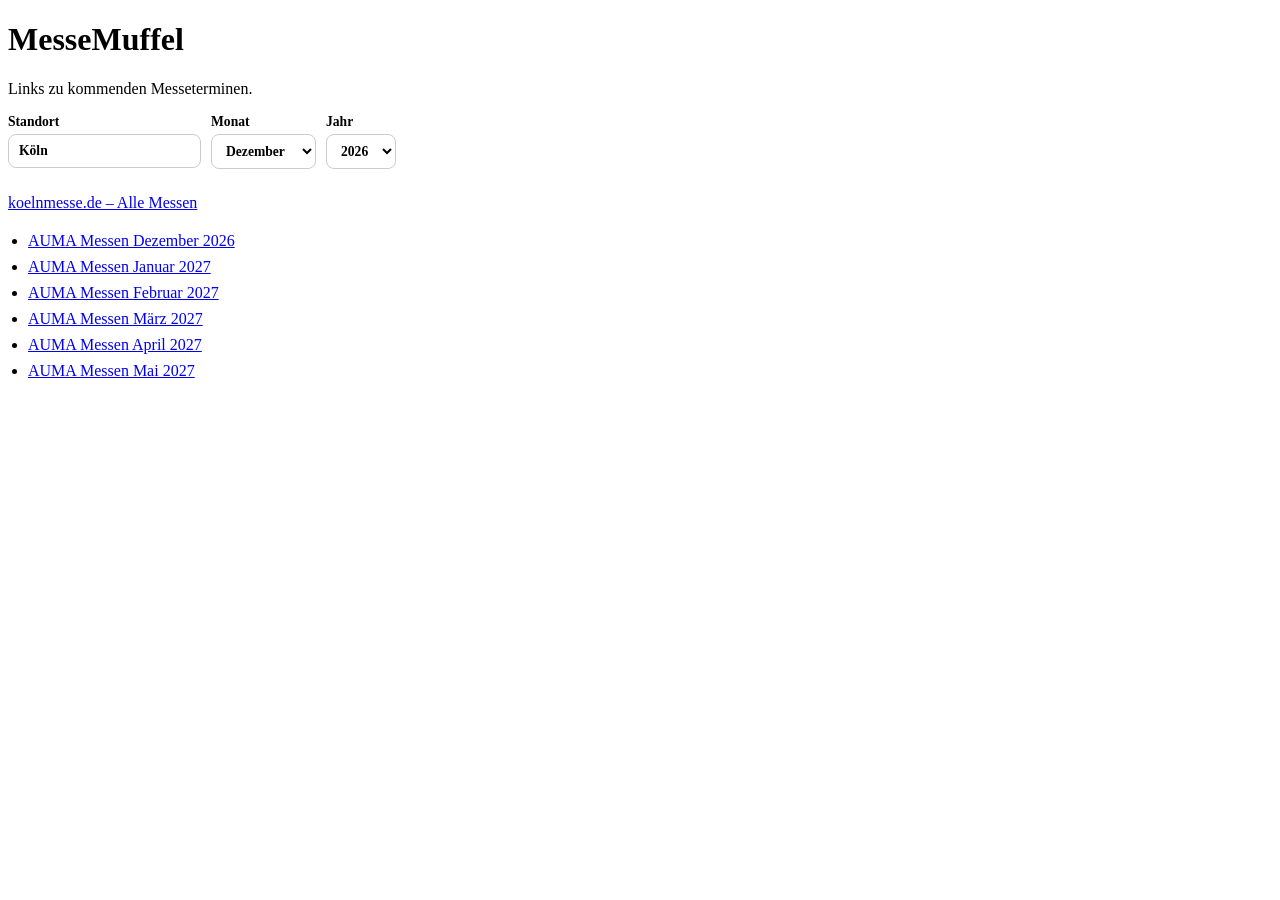
==== MesseMuffel/index.htm @ b54407c8 "Add MesseMuffel" ====
<!DOCTYPE html>
<html lang="de">

<head>
  <meta charset="UTF-8">
  <title>MesseMuffel</title>
  <link
    href="https://fonts.googleapis.com/css2?family=Roboto:wght@400;700&family=Roboto+Condensed:wght@400;700&family=Roboto+Mono:wght@400;700&display=swap"
    rel="stylesheet">
  <link rel="stylesheet" href="../css/style.css">
  <style>
    .controls {
      display: flex;
      flex-wrap: wrap;
      gap: 10px;
      margin: 15px 0 25px;
    }

    .controls label {
      display: flex;
      flex-direction: column;
      font-size: 0.85rem;
      font-weight: bold;
      gap: 4px;
    }

    .controls input,
    .controls select {
      font: inherit;
      padding: 8px 10px;
      border: 1px solid #ccc;
      border-radius: 8px;
      background: #fff;
    }

    ul#months {
      padding-left: 20px;
      margin: 0;
    }

    ul#months li {
      padding: 4px 0;
    }
  </style>
</head>

<body>

  <main>
    <h1>MesseMuffel</h1>

    <p>Links zu kommenden Messeterminen.</p>

    <div class="controls">
      <label>Standort
        <input type="text" id="city" value="Köln">
      </label>
      <label>Monat
        <select id="month"></select>
      </label>
      <label>Jahr
        <select id="year"></select>
      </label>
    </div>

    <p><a href="https://www.koelnmesse.de/aktuelle-termine/alle-messen/" target="_blank"
        rel="noopener">koelnmesse.de – Alle Messen</a></p>

    <ul id="months"></ul>
  </main>

  <script>
    const MONTH_NAMES = ['Januar', 'Februar', 'März', 'April', 'Mai', 'Juni',
      'Juli', 'August', 'September', 'Oktober', 'November', 'Dezember'];
    const DEFAULT_CITY = 'Köln';

    const cityInput = document.getElementById('city');
    const monthSelect = document.getElementById('month');
    const yearSelect = document.getElementById('year');
    const list = document.getElementById('months');

    function aumaUrl(year, month, city) {
      const params = new URLSearchParams({
        intFilterYearFrom: year,
        intFilterYearTo: year,
        intFilterMonthFrom: month,
        intFilterMonthTo: month,
        strLanguage: 'de',
        intSort: '1',
        intSeitenZahl: '1',
        strFilterCity: city
      });
      return 'https://www.auma.de/messen-finden/?' + params.toString();
    }

    function render() {
      const city = cityInput.value.trim() || DEFAULT_CITY;
      const startMonth = parseInt(monthSelect.value, 10);
      const startYear = parseInt(yearSelect.value, 10);

      list.innerHTML = '';
      for (let i = 0; i < 6; i++) {
        const date = new Date(startYear, startMonth - 1 + i, 1);
        const year = date.getFullYear();
        const month = date.getMonth() + 1;

        const a = document.createElement('a');
        a.href = aumaUrl(year, month, city);
        a.target = '_blank';
        a.rel = 'noopener';
        a.textContent = 'AUMA Messen ' + MONTH_NAMES[month - 1] + ' ' + year;

        const li = document.createElement('li');
        li.appendChild(a);
        list.appendChild(li);
      }
    }

    // Selects befüllen; aktueller Monat im aktuellen Jahr ist vorselektiert.
    const now = new Date();
    MONTH_NAMES.forEach((name, index) => {
      const option = document.createElement('option');
      option.value = index + 1;
      option.textContent = name;
      monthSelect.appendChild(option);
    });
    monthSelect.value = now.getMonth() + 1;

    for (let year = now.getFullYear(); year <= now.getFullYear() + 3; year++) {
      const option = document.createElement('option');
      option.value = year;
      option.textContent = year;
      yearSelect.appendChild(option);
    }
    yearSelect.value = now.getFullYear();

    cityInput.addEventListener('input', render);
    monthSelect.addEventListener('change', render);
    yearSelect.addEventListener('change', render);
    render();
  </script>

</body>

</html>
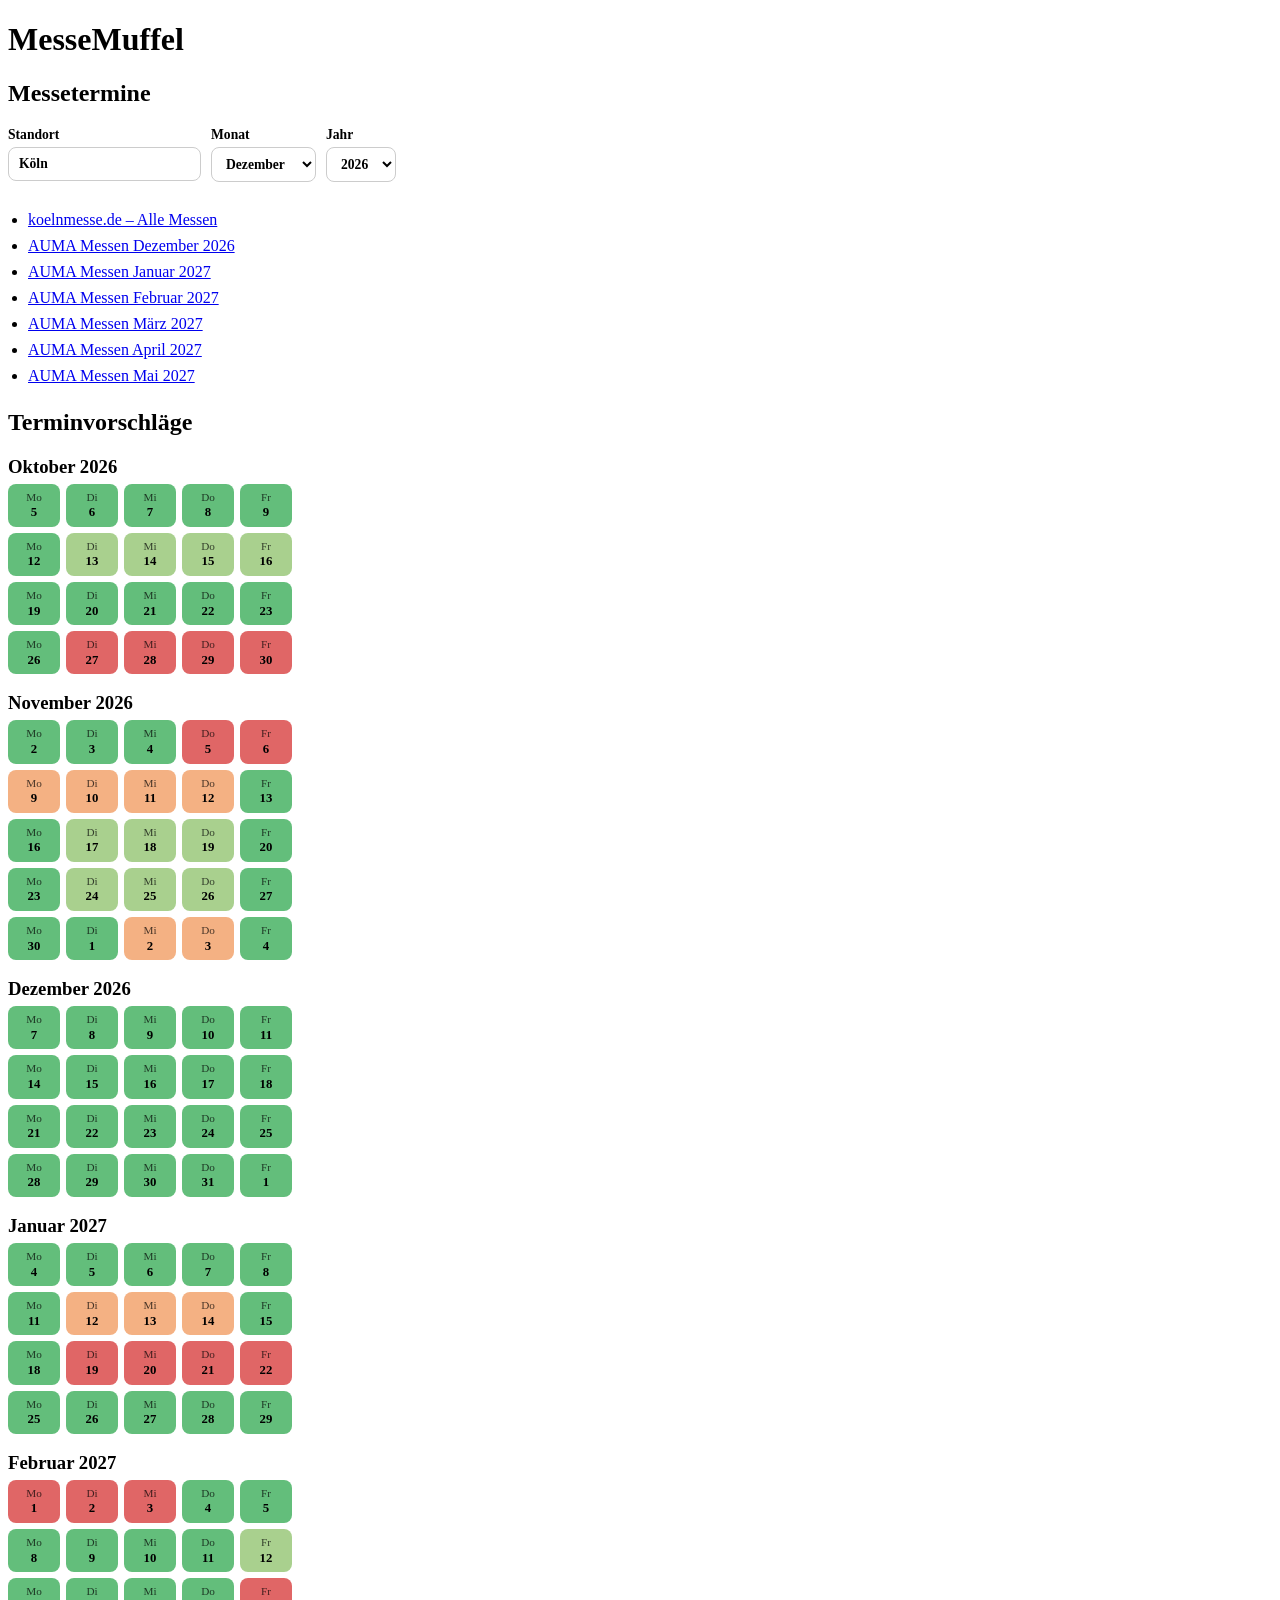
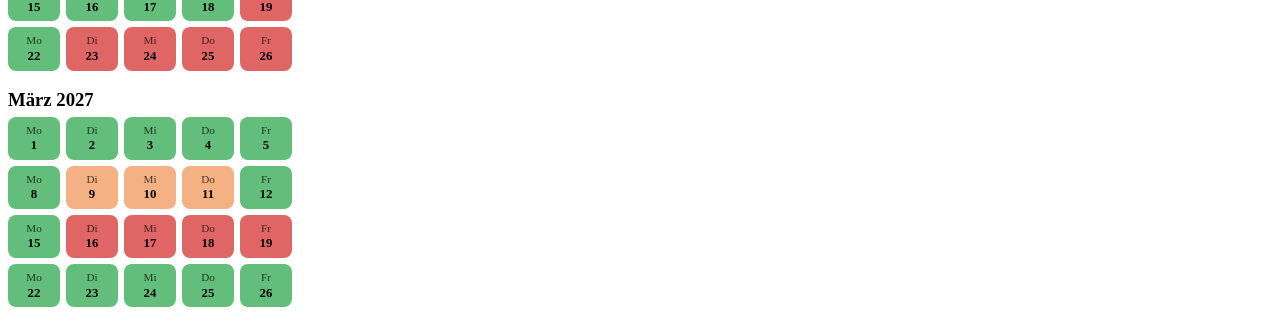
==== commit 34d3d17e: "MesseMuffel update" ====
--- a/MesseMuffel/index.htm
+++ b/MesseMuffel/index.htm
@@ -41,6 +41,37 @@
     ul#months li {
       padding: 4px 0;
     }
+
+    #suggestions h3 {
+      margin: 18px 0 6px;
+    }
+
+    .week {
+      display: flex;
+      gap: 6px;
+      margin-bottom: 6px;
+    }
+
+    .day {
+      width: 52px;
+      padding: 6px 0;
+      border-radius: 8px;
+      text-align: center;
+      font-size: 0.8rem;
+      line-height: 1.3;
+      color: inherit;
+      text-decoration: none;
+    }
+
+    .day .weekday {
+      display: block;
+      font-size: 0.7rem;
+      opacity: 0.7;
+    }
+
+    .day .date {
+      font-weight: bold;
+    }
   </style>
 </head>
 
@@ -49,7 +80,7 @@
   <main>
     <h1>MesseMuffel</h1>
 
-    <p>Links zu kommenden Messeterminen.</p>
+    <h2>Messetermine</h2>
 
     <div class="controls">
       <label>Standort
@@ -63,10 +94,13 @@
       </label>
     </div>
 
-    <p><a href="https://www.koelnmesse.de/aktuelle-termine/alle-messen/" target="_blank"
-        rel="noopener">koelnmesse.de – Alle Messen</a></p>
-
-    <ul id="months"></ul>
+    <ul id="months">
+      <li><a href="https://www.koelnmesse.de/aktuelle-termine/alle-messen/" target="_blank"
+          rel="noopener">koelnmesse.de – Alle Messen</a></li>
+    </ul>
+
+    <h2>Terminvorschläge</h2>
+    <div id="suggestions"></div>
   </main>
 
   <script>
@@ -98,7 +132,7 @@
       const startMonth = parseInt(monthSelect.value, 10);
       const startYear = parseInt(yearSelect.value, 10);
 
-      list.innerHTML = '';
+      list.querySelectorAll('li[data-month]').forEach(li => li.remove());
       for (let i = 0; i < 6; i++) {
         const date = new Date(startYear, startMonth - 1 + i, 1);
         const year = date.getFullYear();
@@ -111,6 +145,7 @@
         a.textContent = 'AUMA Messen ' + MONTH_NAMES[month - 1] + ' ' + year;
 
         const li = document.createElement('li');
+        li.dataset.month = month;
         li.appendChild(a);
         list.appendChild(li);
       }
@@ -138,6 +173,99 @@
     monthSelect.addEventListener('change', render);
     yearSelect.addEventListener('change', render);
     render();
+
+    // Terminvorschläge: Belegungskarte aus data-processed.json
+    const suggestions = document.getElementById('suggestions');
+    const WEEKDAY_NAMES = ['Mo', 'Di', 'Mi', 'Do', 'Fr'];
+    const LEVEL_COLORS = ['#63be7b', '#a9d08e', '#ffd966', '#f4b183', '#e06666'];
+
+    function toIso(date) {
+      const year = date.getFullYear();
+      const month = String(date.getMonth() + 1).padStart(2, '0');
+      const day = String(date.getDate()).padStart(2, '0');
+      return year + '-' + month + '-' + day;
+    }
+
+    function bookingUrl(day) {
+      const checkin = new Date(day);
+      checkin.setDate(checkin.getDate() - 1);
+      const params = new URLSearchParams({
+        ss: 'Im Mediapark 5',
+        latitude: '50.9487485',
+        longitude: '6.943942',
+        checkin: toIso(checkin),
+        checkout: toIso(day),
+        group_adults: '1'
+      });
+      return 'https://www.booking.com/searchresults.de.html?' + params.toString();
+    }
+
+    function renderSuggestions(data) {
+      const keys = Object.keys(data).sort();
+      const present = new Set(keys);
+      const first = new Date(keys[0] + 'T00:00:00');
+      const last = new Date(keys[keys.length - 1] + 'T00:00:00');
+
+      // Deutsche Kalenderwoche beginnt am Montag.
+      const monday = new Date(first);
+      monday.setDate(monday.getDate() - ((monday.getDay() + 6) % 7));
+
+      let currentMonth = null;
+      while (monday <= last) {
+        const weekDays = [];
+        for (let i = 0; i < 7; i++) {
+          const day = new Date(monday);
+          day.setDate(day.getDate() + i);
+          weekDays.push(day);
+        }
+        // Nur vollständig in den Daten abgebildete Wochen verarbeiten.
+        if (weekDays.every(day => present.has(toIso(day)))) {
+          const monthKey = monday.getFullYear() * 12 + monday.getMonth();
+          if (monthKey !== currentMonth) {
+            currentMonth = monthKey;
+            const heading = document.createElement('h3');
+            heading.textContent = MONTH_NAMES[monday.getMonth()] + ' ' +
+              monday.getFullYear();
+            suggestions.appendChild(heading);
+          }
+          const week = document.createElement('div');
+          week.className = 'week';
+          for (let i = 0; i < 5; i++) { // Montag bis Freitag
+            const iso = toIso(weekDays[i]);
+            const box = document.createElement('a');
+            box.className = 'day';
+            box.href = bookingUrl(weekDays[i]);
+            box.target = '_blank';
+            box.rel = 'noopener';
+            box.style.background = LEVEL_COLORS[data[iso]];
+            box.title = iso;
+
+            const weekday = document.createElement('span');
+            weekday.className = 'weekday';
+            weekday.textContent = WEEKDAY_NAMES[i];
+            const date = document.createElement('span');
+            date.className = 'date';
+            date.textContent = weekDays[i].getDate();
+
+            box.appendChild(weekday);
+            box.appendChild(date);
+            week.appendChild(box);
+          }
+          suggestions.appendChild(week);
+        }
+        monday.setDate(monday.getDate() + 7);
+      }
+    }
+
+    fetch('data-processed.json')
+      .then(response => {
+        if (!response.ok) throw new Error('HTTP ' + response.status);
+        return response.json();
+      })
+      .then(renderSuggestions)
+      .catch(() => {
+        suggestions.textContent = 'Keine Daten verfügbar.';
+      });
   </script>
 
 </body>
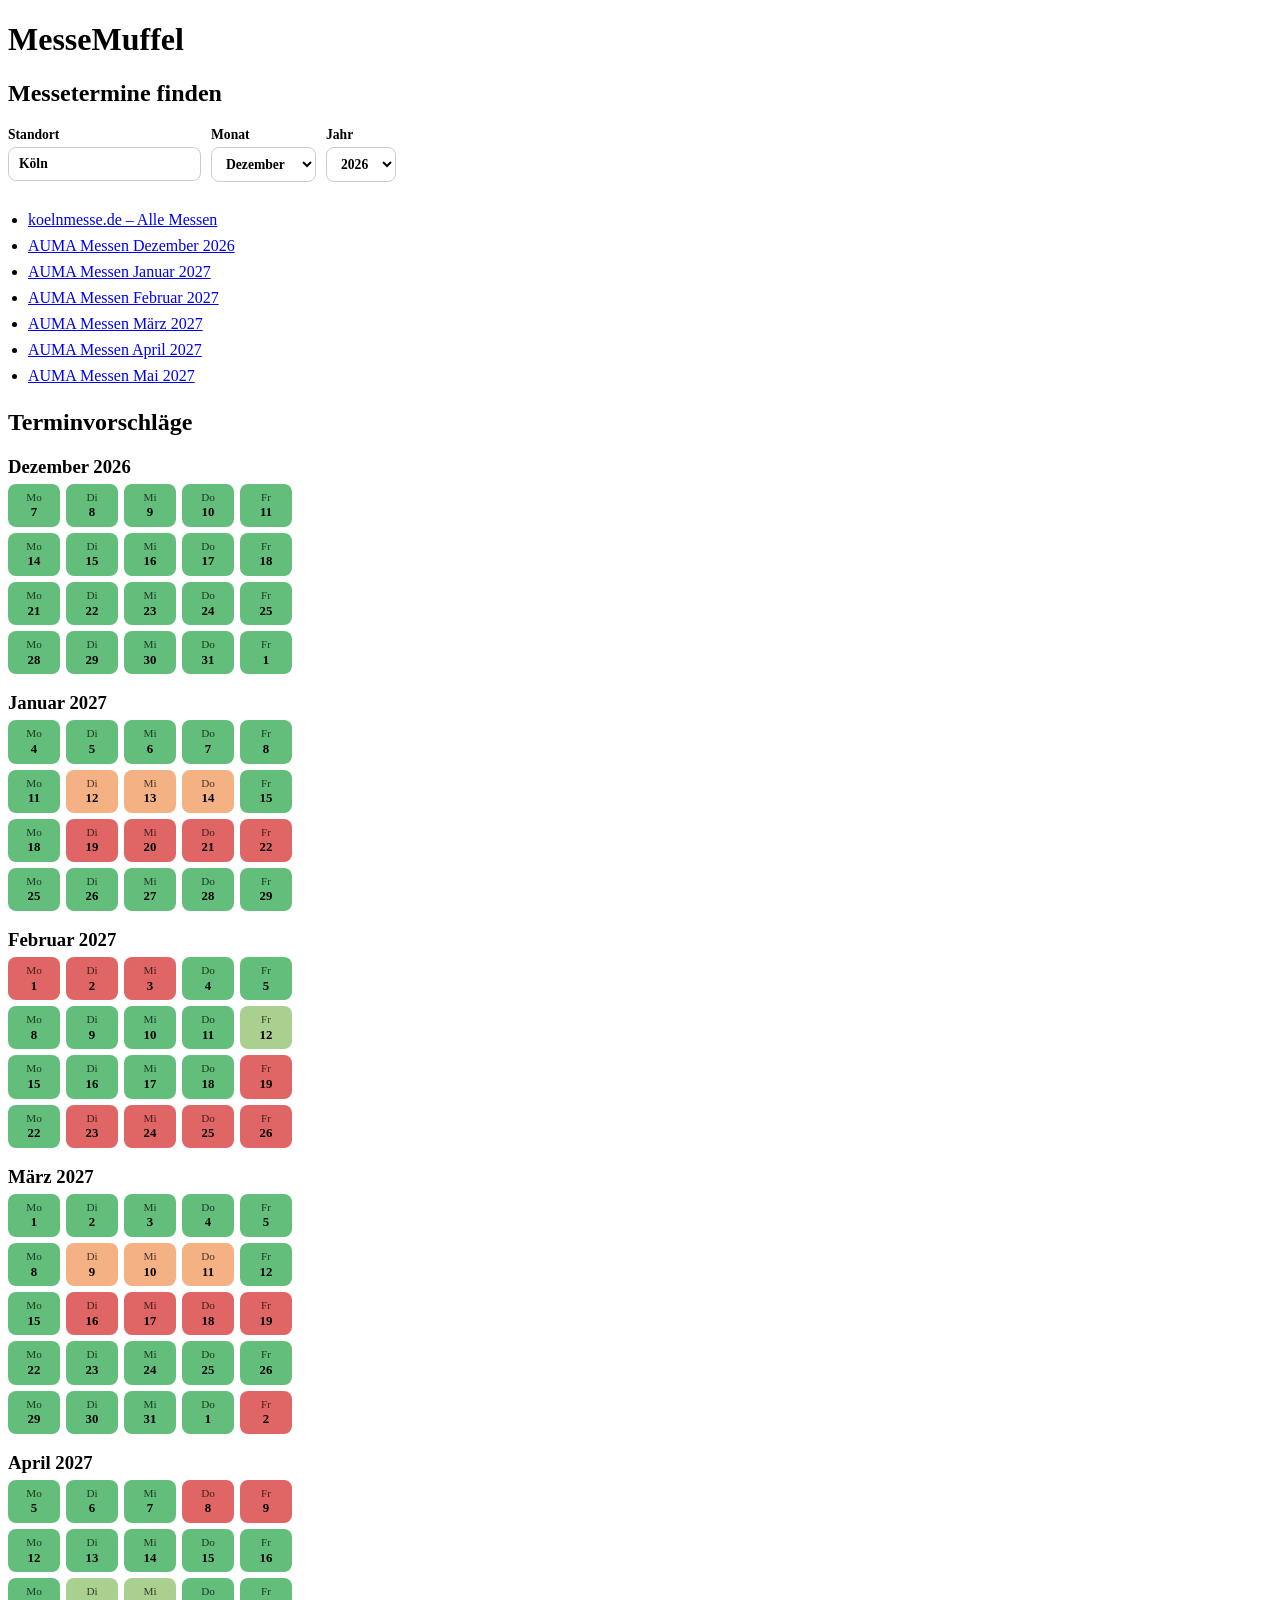
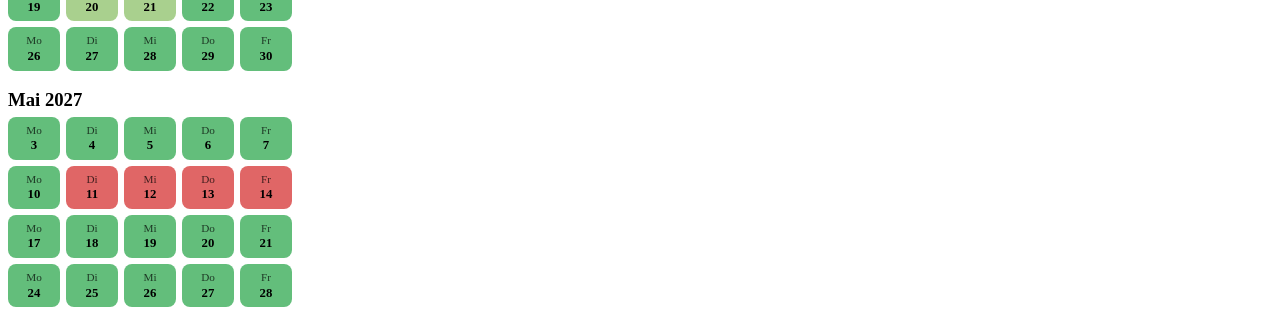
==== commit e85dc0eb: "MesseMuffel ui" ====
--- a/MesseMuffel/index.htm
+++ b/MesseMuffel/index.htm
@@ -80,7 +80,7 @@
   <main>
     <h1>MesseMuffel</h1>
 
-    <h2>Messetermine</h2>
+    <h2>Messetermine finden</h2>
 
     <div class="controls">
       <label>Standort
@@ -112,6 +112,7 @@
     const monthSelect = document.getElementById('month');
     const yearSelect = document.getElementById('year');
     const list = document.getElementById('months');
+    let occupancy = null;
 
     function aumaUrl(year, month, city) {
       const params = new URLSearchParams({
@@ -149,6 +150,8 @@
         li.appendChild(a);
         list.appendChild(li);
       }
+
+      if (occupancy) renderSuggestions(occupancy);
     }
 
     // Selects befüllen; aktueller Monat im aktuellen Jahr ist vorselektiert.
@@ -201,7 +204,23 @@
     }
 
     function renderSuggestions(data) {
-      const keys = Object.keys(data).sort();
+      suggestions.textContent = '';
+
+      // Nur die 6 Monate ab dem im Formular gewählten Monat anzeigen.
+      const start = new Date(parseInt(yearSelect.value, 10),
+        parseInt(monthSelect.value, 10) - 1, 1);
+      const end = new Date(start.getFullYear(), start.getMonth() + 6, 0);
+      const filtered = {};
+      for (const [iso, level] of Object.entries(data)) {
+        const day = new Date(iso + 'T00:00:00');
+        if (day >= start && day <= end) filtered[iso] = level;
+      }
+
+      const keys = Object.keys(filtered).sort();
+      if (!keys.length) {
+        suggestions.textContent = 'Keine Daten verfügbar.';
+        return;
+      }
       const present = new Set(keys);
       const first = new Date(keys[0] + 'T00:00:00');
       const last = new Date(keys[keys.length - 1] + 'T00:00:00');
@@ -237,7 +256,7 @@
             box.href = bookingUrl(weekDays[i]);
             box.target = '_blank';
             box.rel = 'noopener';
-            box.style.background = LEVEL_COLORS[data[iso]];
+            box.style.background = LEVEL_COLORS[filtered[iso]];
             box.title = iso;
 
             const weekday = document.createElement('span');
@@ -262,7 +281,10 @@
         if (!response.ok) throw new Error('HTTP ' + response.status);
         return response.json();
       })
-      .then(renderSuggestions)
+      .then(data => {
+        occupancy = data;
+        renderSuggestions(occupancy);
+      })
       .catch(() => {
         suggestions.textContent = 'Keine Daten verfügbar.';
       });
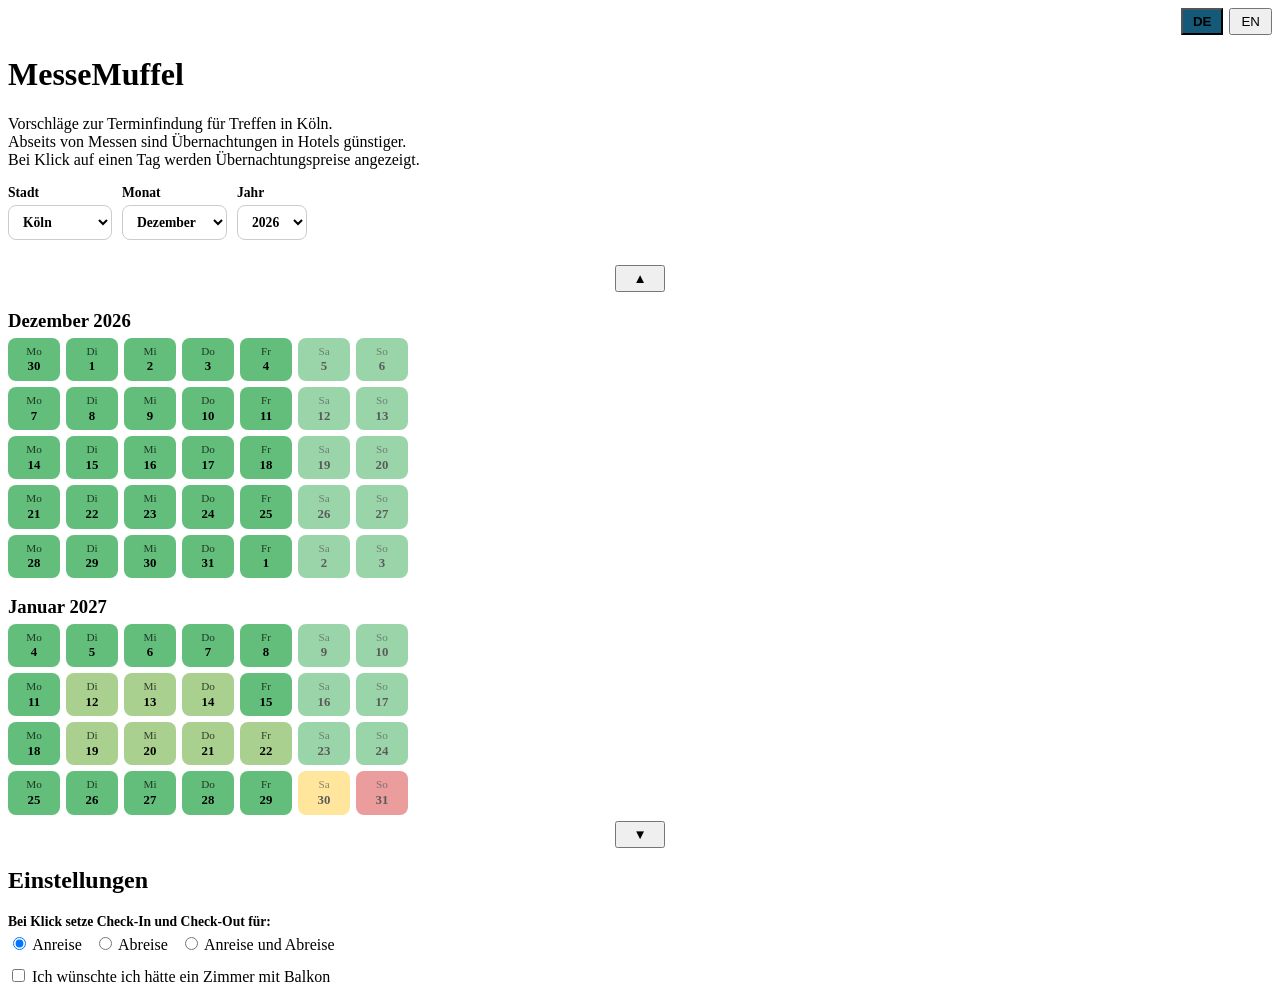
==== commit 930e9b06: "Update MesseMuffel" ====
--- a/MesseMuffel/index.htm
+++ b/MesseMuffel/index.htm
@@ -9,6 +9,25 @@
     rel="stylesheet">
   <link rel="stylesheet" href="../css/style.css">
   <style>
+    .lang {
+      display: flex;
+      justify-content: flex-end;
+      gap: 6px;
+    }
+
+    .lang button {
+      padding: 4px 10px;
+    }
+
+    .lang button.active {
+      font-weight: bold;
+      background: #145a78;
+    }
+
+    #info span {
+      display: block;
+    }
+
     .controls {
       display: flex;
       flex-wrap: wrap;
@@ -33,16 +52,13 @@
       background: #fff;
     }
 
-    ul#months {
-      padding-left: 20px;
-      margin: 0;
-    }
-
-    ul#months li {
-      padding: 4px 0;
-    }
-
-    #suggestions h3 {
+    .calnav {
+      display: block;
+      margin: 6px auto;
+      padding: 4px 16px;
+    }
+
+    #calendar h3 {
       margin: 18px 0 6px;
     }
 
@@ -72,222 +88,409 @@
     .day .date {
       font-weight: bold;
     }
+
+    .day.weekend {
+      opacity: 0.65;
+    }
+
+    span.day {
+      visibility: hidden;
+    }
+
+    .settings {
+      display: flex;
+      flex-direction: column;
+      gap: 12px;
+      align-items: flex-start;
+    }
+
+    .settings fieldset {
+      border: none;
+      padding: 0;
+      margin: 0;
+      display: flex;
+      flex-wrap: wrap;
+      gap: 12px;
+    }
+
+    .settings legend {
+      font-size: 0.85rem;
+      font-weight: bold;
+      padding: 0;
+      margin-bottom: 4px;
+    }
   </style>
 </head>
 
 <body>
 
   <main>
+    <div class="lang">
+      <button type="button" id="langDe">DE</button>
+      <button type="button" id="langEn">EN</button>
+    </div>
+
     <h1>MesseMuffel</h1>
 
-    <h2>Messetermine finden</h2>
-
-    <div class="controls">
-      <label>Standort
-        <input type="text" id="city" value="Köln">
+    <p id="info"></p>
+
+    <form class="controls" onsubmit="return false;">
+      <label><span data-i18n="city">Stadt</span>
+        <select id="city"></select>
       </label>
-      <label>Monat
+      <label><span data-i18n="month">Monat</span>
         <select id="month"></select>
       </label>
-      <label>Jahr
+      <label><span data-i18n="year">Jahr</span>
         <select id="year"></select>
       </label>
+    </form>
+
+    <button type="button" class="calnav" id="calPrev">▲</button>
+    <div id="calendar"></div>
+    <button type="button" class="calnav" id="calNext">▼</button>
+
+    <h2 data-i18n="settings">Einstellungen</h2>
+    <div class="settings">
+      <fieldset>
+        <legend data-i18n="travelLegend">Bei Klick setze Check-In und Check-Out für:</legend>
+        <label>
+          <input type="radio" name="travel" value="arrival">
+          <span data-i18n="arrival">Anreise</span>
+        </label>
+        <label>
+          <input type="radio" name="travel" value="departure">
+          <span data-i18n="departure">Abreise</span>
+        </label>
+        <label>
+          <input type="radio" name="travel" value="both">
+          <span data-i18n="travelBoth">Anreise und Abreise</span>
+        </label>
+      </fieldset>
+      <label>
+        <input type="checkbox" id="balcony">
+        <span data-i18n="balcony">Ich wünschte ich hätte ein Zimmer mit Balkon</span>
+      </label>
     </div>
-
-    <ul id="months">
-      <li><a href="https://www.koelnmesse.de/aktuelle-termine/alle-messen/" target="_blank"
-          rel="noopener">koelnmesse.de – Alle Messen</a></li>
-    </ul>
-
-    <h2>Terminvorschläge</h2>
-    <div id="suggestions"></div>
   </main>
 
   <script>
-    const MONTH_NAMES = ['Januar', 'Februar', 'März', 'April', 'Mai', 'Juni',
-      'Juli', 'August', 'September', 'Oktober', 'November', 'Dezember'];
+    const MONTH_NAMES = {
+      de: ['Januar', 'Februar', 'März', 'April', 'Mai', 'Juni',
+        'Juli', 'August', 'September', 'Oktober', 'November', 'Dezember'],
+      en: ['January', 'February', 'March', 'April', 'May', 'June',
+        'July', 'August', 'September', 'October', 'November', 'December']
+    };
+    const WEEKDAY_NAMES = {
+      de: ['Mo', 'Di', 'Mi', 'Do', 'Fr', 'Sa', 'So'],
+      en: ['Mon', 'Tue', 'Wed', 'Thu', 'Fri', 'Sat', 'Sun']
+    };
+    const TEXTS = {
+      de: {
+        info: city => [
+          `Vorschläge zur Terminfindung für Treffen in ${city}.`,
+          'Abseits von Messen sind Übernachtungen in Hotels günstiger.',
+          'Bei Klick auf einen Tag werden Übernachtungspreise angezeigt.'],
+        city: 'Stadt', month: 'Monat', year: 'Jahr',
+        settings: 'Einstellungen',
+        travelLegend: 'Bei Klick setze Check-In und Check-Out für:',
+        balcony: 'Ich wünschte ich hätte ein Zimmer mit Balkon',
+        arrival: 'Anreise', departure: 'Abreise',
+        travelBoth: 'Anreise und Abreise',
+        prevMonth: 'Voriger Monat', nextMonth: 'Nächster Monat'
+      },
+      en: {
+        info: city => [
+          `Suggestions for scheduling meetings in ${city}.`,
+          'Away from trade fairs, hotel stays are cheaper.',
+          'Click a day to see accommodation prices.'],
+        city: 'City', month: 'Month', year: 'Year',
+        settings: 'Settings',
+        travelLegend: 'On click, set check-in and check-out for:',
+        balcony: 'I wish I had a room with a balcony',
+        arrival: 'Arrival', departure: 'Departure',
+        travelBoth: 'Arrival and departure',
+        prevMonth: 'Previous month', nextMonth: 'Next month'
+      }
+    };
+    const LEVEL_COLORS = ['#63be7b', '#a9d08e', '#ffd966', '#f4b183', '#e06666'];
     const DEFAULT_CITY = 'Köln';
-
-    const cityInput = document.getElementById('city');
+    const DEFAULT_PLACE = {
+      name: 'Startplatz', strasse: 'Im Mediapark', hausnummer: '5',
+      latitude: 50.9487485, longitude: 6.943942
+    };
+    const STORAGE_KEY = 'messemuffel';
+
+    // Zustand; Stadt/Monat/Jahr starten bei jedem Laden mit den Defaults,
+    // nur die Einstellungen werden im Browser gespeichert.
+    const now = new Date();
+    let state = {
+      city: DEFAULT_CITY,
+      month: now.getMonth() + 1, year: now.getFullYear(),
+      balcony: false, travel: 'arrival', lang: 'de'
+    };
+    try {
+      const saved = JSON.parse(localStorage.getItem(STORAGE_KEY));
+      if (saved) {
+        for (const key of ['lang', 'balcony', 'travel']) {
+          if (key in saved) state[key] = saved[key];
+        }
+      }
+    } catch (e) { /* gespeicherter Zustand ungültig */ }
+
+    let config = null;    // data-config.json
+    let processed = {};   // data-processed.json
+
+    const citySelect = document.getElementById('city');
     const monthSelect = document.getElementById('month');
     const yearSelect = document.getElementById('year');
-    const list = document.getElementById('months');
-    let occupancy = null;
-
-    function aumaUrl(year, month, city) {
-      const params = new URLSearchParams({
-        intFilterYearFrom: year,
-        intFilterYearTo: year,
-        intFilterMonthFrom: month,
-        intFilterMonthTo: month,
-        strLanguage: 'de',
-        intSort: '1',
-        intSeitenZahl: '1',
-        strFilterCity: city
-      });
-      return 'https://www.auma.de/messen-finden/?' + params.toString();
-    }
-
-    function render() {
-      const city = cityInput.value.trim() || DEFAULT_CITY;
-      const startMonth = parseInt(monthSelect.value, 10);
-      const startYear = parseInt(yearSelect.value, 10);
-
-      list.querySelectorAll('li[data-month]').forEach(li => li.remove());
-      for (let i = 0; i < 6; i++) {
-        const date = new Date(startYear, startMonth - 1 + i, 1);
-        const year = date.getFullYear();
-        const month = date.getMonth() + 1;
-
-        const a = document.createElement('a');
-        a.href = aumaUrl(year, month, city);
-        a.target = '_blank';
-        a.rel = 'noopener';
-        a.textContent = 'AUMA Messen ' + MONTH_NAMES[month - 1] + ' ' + year;
-
-        const li = document.createElement('li');
-        li.dataset.month = month;
-        li.appendChild(a);
-        list.appendChild(li);
-      }
-
-      if (occupancy) renderSuggestions(occupancy);
-    }
-
-    // Selects befüllen; aktueller Monat im aktuellen Jahr ist vorselektiert.
-    const now = new Date();
-    MONTH_NAMES.forEach((name, index) => {
-      const option = document.createElement('option');
-      option.value = index + 1;
-      option.textContent = name;
-      monthSelect.appendChild(option);
-    });
-    monthSelect.value = now.getMonth() + 1;
-
-    for (let year = now.getFullYear(); year <= now.getFullYear() + 3; year++) {
-      const option = document.createElement('option');
-      option.value = year;
-      option.textContent = year;
-      yearSelect.appendChild(option);
-    }
-    yearSelect.value = now.getFullYear();
-
-    cityInput.addEventListener('input', render);
-    monthSelect.addEventListener('change', render);
-    yearSelect.addEventListener('change', render);
-    render();
-
-    // Terminvorschläge: Belegungskarte aus data-processed.json
-    const suggestions = document.getElementById('suggestions');
-    const WEEKDAY_NAMES = ['Mo', 'Di', 'Mi', 'Do', 'Fr'];
-    const LEVEL_COLORS = ['#63be7b', '#a9d08e', '#ffd966', '#f4b183', '#e06666'];
-
-    function toIso(date) {
-      const year = date.getFullYear();
-      const month = String(date.getMonth() + 1).padStart(2, '0');
-      const day = String(date.getDate()).padStart(2, '0');
-      return year + '-' + month + '-' + day;
+    const calendar = document.getElementById('calendar');
+    const balconyInput = document.getElementById('balcony');
+
+    function t(key) { return TEXTS[state.lang][key]; }
+
+    function save() {
+      try {
+        localStorage.setItem(STORAGE_KEY, JSON.stringify({
+          lang: state.lang, balcony: state.balcony, travel: state.travel
+        }));
+      } catch (e) { /* Speichern nicht möglich */ }
+    }
+
+    function configCity(name) {
+      if (!config) return null;
+      const query = name.trim().toLowerCase();
+      return config.staedte.find(c =>
+        c.name.toLowerCase() === query || c.id === query) || null;
+    }
+
+    function currentPlace() {
+      const city = configCity(state.city);
+      if (city && city.orte && city.orte.length) return city.orte[0];
+      if (state.city.trim() === DEFAULT_CITY) return DEFAULT_PLACE;
+      return null;
+    }
+
+    function cityData() {
+      const city = configCity(state.city);
+      return (city && processed[city.id]) || {};
+    }
+
+    function toIso(day) {
+      const year = day.getFullYear();
+      const month = String(day.getMonth() + 1).padStart(2, '0');
+      const date = String(day.getDate()).padStart(2, '0');
+      return year + '-' + month + '-' + date;
     }
 
     function bookingUrl(day) {
       const checkin = new Date(day);
-      checkin.setDate(checkin.getDate() - 1);
+      const checkout = new Date(day);
+      if (state.travel !== 'departure') {
+        checkin.setDate(checkin.getDate() - 1);  // Anreise: Nacht davor
+      }
+      if (state.travel !== 'arrival') {
+        checkout.setDate(checkout.getDate() + 1);  // Abreise: Nacht danach
+      }
+      const place = currentPlace();
+      const address = place
+        ? [place.strasse, place.hausnummer, state.city.trim()]
+        : [state.city.trim()];
       const params = new URLSearchParams({
-        ss: 'Im Mediapark 5',
-        latitude: '50.9487485',
-        longitude: '6.943942',
-        checkin: toIso(checkin),
-        checkout: toIso(day),
-        group_adults: '1'
+        ss: address.filter(Boolean).join(' ')
       });
+      if (place && place.latitude != null) {
+        params.set('latitude', place.latitude);
+        params.set('longitude', place.longitude);
+      }
+      params.set('checkin', toIso(checkin));
+      params.set('checkout', toIso(checkout));
+      params.set('group_adults', '1');
+      if (state.balcony) params.set('nflt', 'roomfacility=17');
       return 'https://www.booking.com/searchresults.de.html?' + params.toString();
     }
 
-    function renderSuggestions(data) {
-      suggestions.textContent = '';
-
-      // Nur die 6 Monate ab dem im Formular gewählten Monat anzeigen.
-      const start = new Date(parseInt(yearSelect.value, 10),
-        parseInt(monthSelect.value, 10) - 1, 1);
-      const end = new Date(start.getFullYear(), start.getMonth() + 6, 0);
-      const filtered = {};
-      for (const [iso, level] of Object.entries(data)) {
-        const day = new Date(iso + 'T00:00:00');
-        if (day >= start && day <= end) filtered[iso] = level;
-      }
-
-      const keys = Object.keys(filtered).sort();
-      if (!keys.length) {
-        suggestions.textContent = 'Keine Daten verfügbar.';
-        return;
-      }
-      const present = new Set(keys);
-      const first = new Date(keys[0] + 'T00:00:00');
-      const last = new Date(keys[keys.length - 1] + 'T00:00:00');
+    function renderCalendar() {
+      calendar.textContent = '';
+      const data = cityData();
+      const windowStart = new Date(state.year, state.month - 1, 1);
+      const windowEnd = new Date(state.year, state.month + 1, 0);
 
       // Deutsche Kalenderwoche beginnt am Montag.
-      const monday = new Date(first);
+      const monday = new Date(windowStart);
       monday.setDate(monday.getDate() - ((monday.getDay() + 6) % 7));
 
       let currentMonth = null;
-      while (monday <= last) {
+      while (monday <= windowEnd) {
         const weekDays = [];
         for (let i = 0; i < 7; i++) {
           const day = new Date(monday);
           day.setDate(day.getDate() + i);
           weekDays.push(day);
         }
-        // Nur vollständig in den Daten abgebildete Wochen verarbeiten.
-        if (weekDays.every(day => present.has(toIso(day)))) {
-          const monthKey = monday.getFullYear() * 12 + monday.getMonth();
-          if (monthKey !== currentMonth) {
-            currentMonth = monthKey;
-            const heading = document.createElement('h3');
-            heading.textContent = MONTH_NAMES[monday.getMonth()] + ' ' +
-              monday.getFullYear();
-            suggestions.appendChild(heading);
-          }
-          const week = document.createElement('div');
-          week.className = 'week';
-          for (let i = 0; i < 5; i++) { // Montag bis Freitag
-            const iso = toIso(weekDays[i]);
-            const box = document.createElement('a');
-            box.className = 'day';
-            box.href = bookingUrl(weekDays[i]);
-            box.target = '_blank';
-            box.rel = 'noopener';
-            box.style.background = LEVEL_COLORS[filtered[iso]];
-            box.title = iso;
-
-            const weekday = document.createElement('span');
-            weekday.className = 'weekday';
-            weekday.textContent = WEEKDAY_NAMES[i];
-            const date = document.createElement('span');
-            date.className = 'date';
-            date.textContent = weekDays[i].getDate();
-
-            box.appendChild(weekday);
-            box.appendChild(date);
-            week.appendChild(box);
-          }
-          suggestions.appendChild(week);
+        const firstInWindow = weekDays.find(d => d >= windowStart);
+        const monthKey = firstInWindow.getFullYear() * 12 + firstInWindow.getMonth();
+        if (monthKey !== currentMonth) {
+          currentMonth = monthKey;
+          const heading = document.createElement('h3');
+          heading.textContent = MONTH_NAMES[state.lang][firstInWindow.getMonth()] +
+            ' ' + firstInWindow.getFullYear();
+          calendar.appendChild(heading);
         }
+        const week = document.createElement('div');
+        week.className = 'week';
+        weekDays.forEach((day, i) => {
+          const iso = toIso(day);
+          const inWindow = day >= windowStart && day <= windowEnd;
+          const box = document.createElement('a');
+          box.className = 'day' + (i >= 5 ? ' weekend' : '') +
+            (inWindow ? '' : ' out');
+          box.href = bookingUrl(day);
+          box.target = '_blank';
+          box.rel = 'noopener';
+          box.style.background = LEVEL_COLORS[data[iso] || 0];
+          box.title = iso;
+
+          const weekday = document.createElement('span');
+          weekday.className = 'weekday';
+          weekday.textContent = WEEKDAY_NAMES[state.lang][i];
+          const date = document.createElement('span');
+          date.className = 'date';
+          date.textContent = day.getDate();
+
+          box.appendChild(weekday);
+          box.appendChild(date);
+          week.appendChild(box);
+        });
+        calendar.appendChild(week);
         monday.setDate(monday.getDate() + 7);
       }
     }
 
-    fetch('data-processed.json')
-      .then(response => {
-        if (!response.ok) throw new Error('HTTP ' + response.status);
-        return response.json();
-      })
-      .then(data => {
-        occupancy = data;
-        renderSuggestions(occupancy);
-      })
-      .catch(() => {
-        suggestions.textContent = 'Keine Daten verfügbar.';
+    function renderInfo() {
+      const info = document.getElementById('info');
+      info.textContent = '';
+      for (const line of t('info')(state.city)) {
+        const span = document.createElement('span');
+        span.textContent = line;
+        info.appendChild(span);
+      }
+    }
+
+    function ensureYearOption(year) {
+      if (![...yearSelect.options].some(o => o.value == year)) {
+        const option = document.createElement('option');
+        option.value = year;
+        option.textContent = year;
+        yearSelect.appendChild(option);
+        [...yearSelect.options]
+          .sort((a, b) => a.value - b.value)
+          .forEach(o => yearSelect.appendChild(o));
+      }
+    }
+
+    function renderAll() {
+      document.documentElement.lang = state.lang;
+      document.querySelectorAll('[data-i18n]').forEach(el => {
+        el.textContent = t(el.dataset.i18n);
       });
+      document.getElementById('langDe').classList.toggle('active', state.lang === 'de');
+      document.getElementById('langEn').classList.toggle('active', state.lang === 'en');
+      document.getElementById('calPrev').title = t('prevMonth');
+      document.getElementById('calNext').title = t('nextMonth');
+      renderInfo();
+
+      const cities = config ? config.staedte : [];
+      if (cities.length && !configCity(state.city)) state.city = DEFAULT_CITY;
+      citySelect.textContent = '';
+      for (const name of cities.length ? cities.map(c => c.name) : [state.city]) {
+        const option = document.createElement('option');
+        option.value = name;
+        option.textContent = name;
+        citySelect.appendChild(option);
+      }
+      citySelect.value = state.city;
+
+      monthSelect.textContent = '';
+      MONTH_NAMES[state.lang].forEach((name, index) => {
+        const option = document.createElement('option');
+        option.value = index + 1;
+        option.textContent = name;
+        monthSelect.appendChild(option);
+      });
+      monthSelect.value = state.month;
+
+      if (!yearSelect.options.length) {
+        for (let year = now.getFullYear(); year <= now.getFullYear() + 3; year++) {
+          const option = document.createElement('option');
+          option.value = year;
+          option.textContent = year;
+          yearSelect.appendChild(option);
+        }
+      }
+      ensureYearOption(state.year);
+      yearSelect.value = state.year;
+
+      balconyInput.checked = state.balcony;
+      document.querySelector(`input[name="travel"][value="${state.travel}"]`)
+        .checked = true;
+      renderCalendar();
+    }
+
+    function shiftMonth(delta) {
+      const date = new Date(state.year, state.month - 1 + delta, 1);
+      state.year = date.getFullYear();
+      state.month = date.getMonth() + 1;
+      save();
+      renderAll();
+    }
+
+    citySelect.addEventListener('change', () => {
+      state.city = citySelect.value;
+      save();
+      renderInfo();
+      renderCalendar();
+    });
+    monthSelect.addEventListener('change', () => {
+      state.month = parseInt(monthSelect.value, 10);
+      save();
+      renderCalendar();
+    });
+    yearSelect.addEventListener('change', () => {
+      state.year = parseInt(yearSelect.value, 10);
+      save();
+      renderCalendar();
+    });
+    balconyInput.addEventListener('change', () => {
+      state.balcony = balconyInput.checked;
+      save();
+      renderCalendar();
+    });
+    document.querySelectorAll('input[name="travel"]').forEach(radio => {
+      radio.addEventListener('change', () => {
+        state.travel = radio.value;
+        save();
+        renderCalendar();
+      });
+    });
+    document.getElementById('calPrev').addEventListener('click', () => shiftMonth(-1));
+    document.getElementById('calNext').addEventListener('click', () => shiftMonth(1));
+    document.getElementById('langDe').addEventListener('click', () => {
+      state.lang = 'de'; save(); renderAll();
+    });
+    document.getElementById('langEn').addEventListener('click', () => {
+      state.lang = 'en'; save(); renderAll();
+    });
+
+    renderAll();
+    Promise.all([
+      fetch('data-config.json').then(r => r.ok ? r.json() : null),
+      fetch('data-processed.json').then(r => r.ok ? r.json() : {})
+    ]).then(([cfg, proc]) => {
+      config = cfg;
+      processed = proc || {};
+      renderAll();
+    }).catch(() => { /* Offline/Nicht erreichbar: Seite bleibt nutzbar */ });
   </script>
 
 </body>
